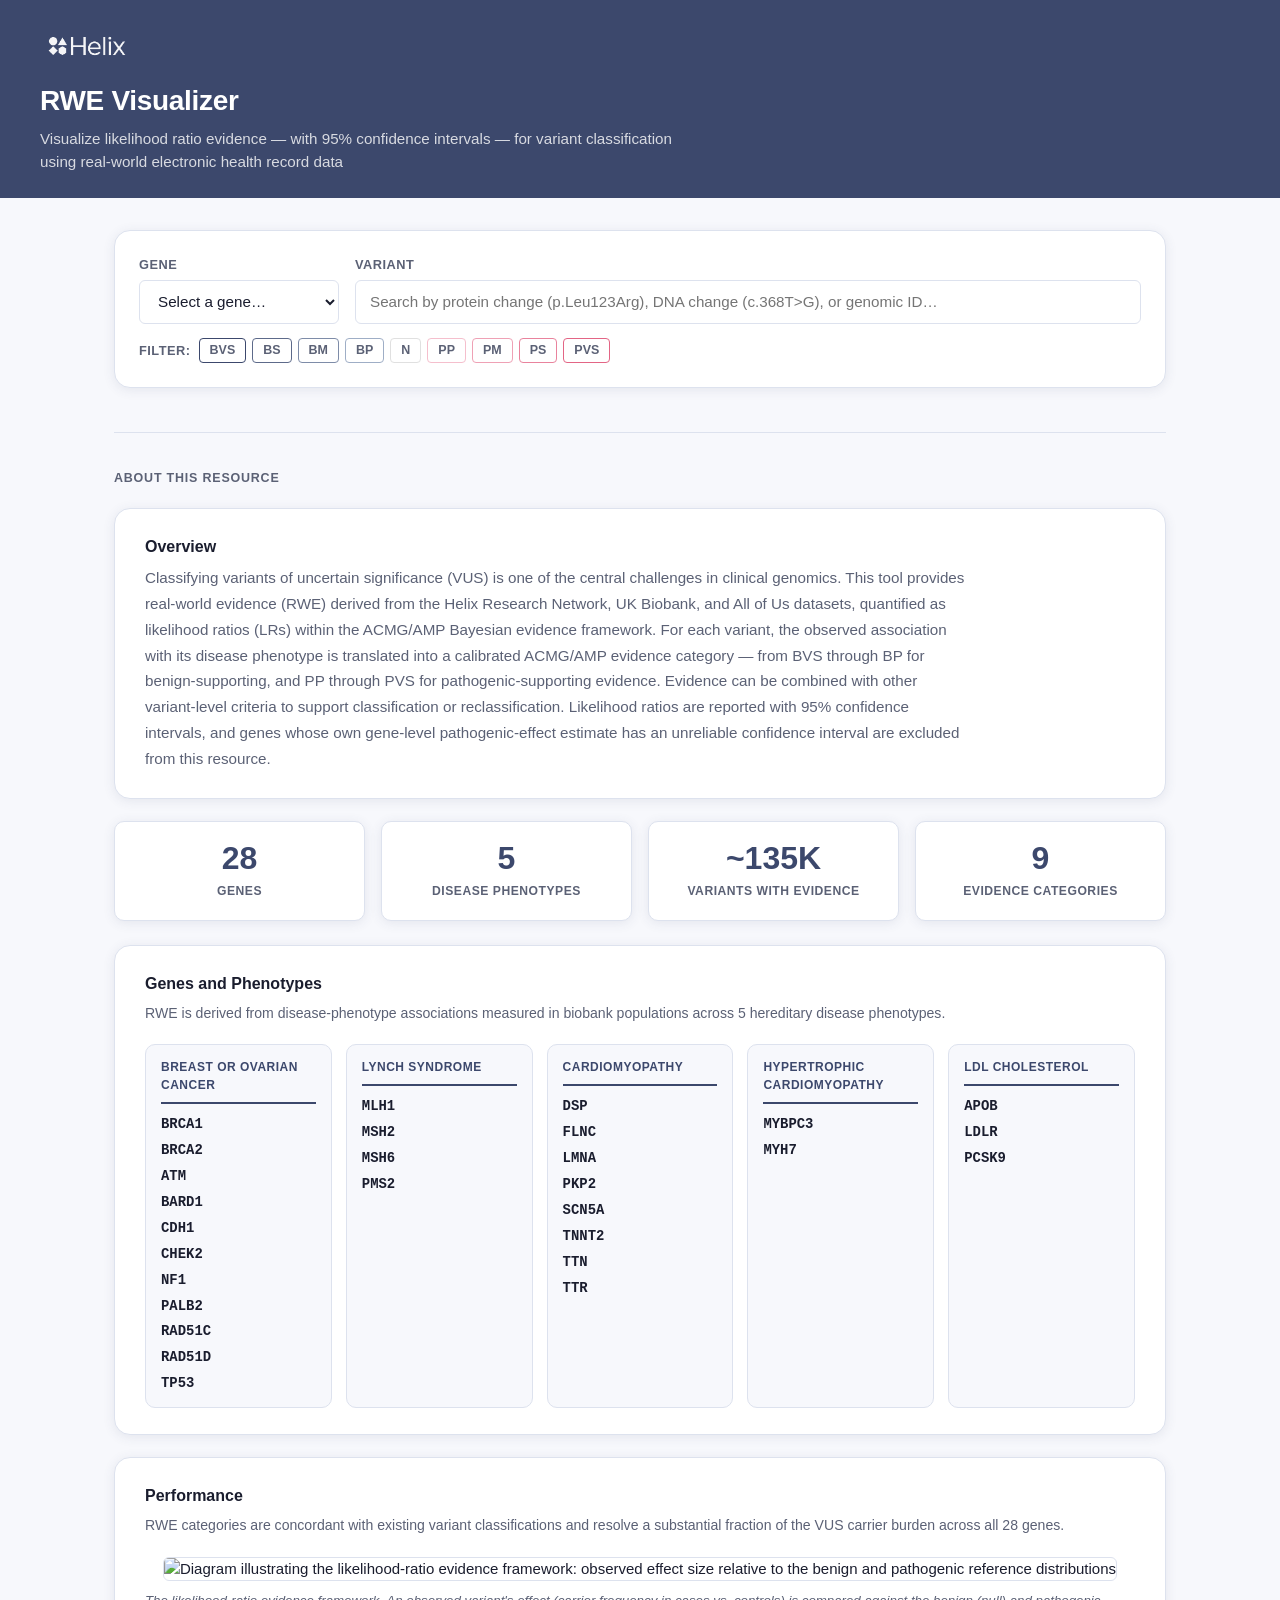
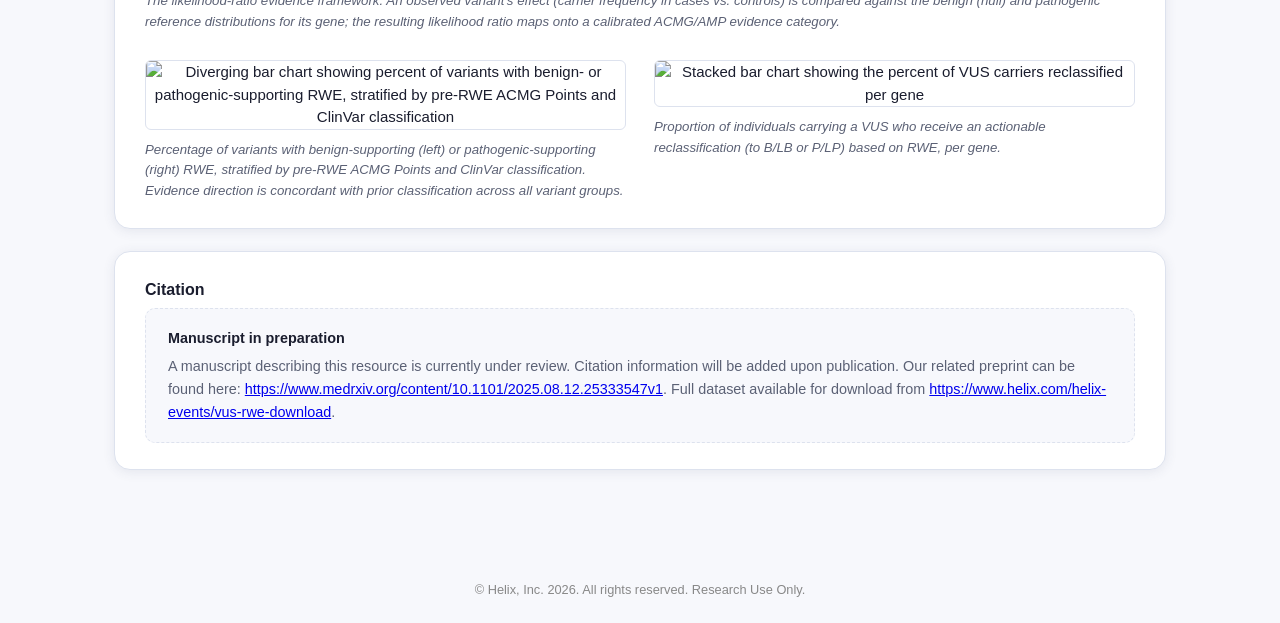
==== v3/index.html @ 6736bbba "Add /v2/ (frozen copy of current site) and /v3/ (finalized v3 build, public) /v2/ is a byte-identica" ====
<!DOCTYPE html>
<html lang="en">
<head>
  <meta charset="UTF-8">
  <meta name="viewport" content="width=device-width, initial-scale=1.0">
  <title>RWE Visualizer</title>
  <link rel="stylesheet" href="style.css">
  <script src="plotly.min.js" charset="utf-8"></script>
  <!-- Internal build: full-data config, loads app_v3.js. The public build
       (deployed separately) is mechanically derived from this file with
       showFullData flipped to false -- see strip_v3_public_fields.py /
       the deploy build step. -->
  <script>window.APP_CONFIG = { showFullData: false };</script>
  <style>
    /* ---- About section styles ---- */

    .about-divider {
      border: none;
      border-top: 1px solid var(--color-border);
      margin: 44px 0 36px;
    }
    .about-heading {
      font-size: 0.78rem;
      font-weight: 700;
      text-transform: uppercase;
      letter-spacing: 0.8px;
      color: var(--color-text-muted);
      margin-bottom: 20px;
    }

    /* ---- Stats row ---- */
    .stats-row {
      display: grid;
      grid-template-columns: repeat(4, 1fr);
      gap: 16px;
      margin-bottom: 24px;
    }
    .stat-card {
      background: var(--color-surface);
      border: 1px solid var(--color-border);
      border-radius: var(--radius-md);
      box-shadow: var(--shadow);
      padding: 20px 16px;
      text-align: center;
    }
    .stat-number {
      font-size: 2rem;
      font-weight: 800;
      color: var(--color-primary);
      line-height: 1;
      margin-bottom: 8px;
    }
    .stat-label {
      font-size: 0.76rem;
      font-weight: 600;
      text-transform: uppercase;
      letter-spacing: 0.5px;
      color: var(--color-text-muted);
    }

    /* ---- Shared card ---- */
    .about-card {
      background: var(--color-surface);
      border: 1px solid var(--color-border);
      border-radius: var(--radius-lg);
      box-shadow: var(--shadow);
      padding: 26px 30px;
      margin-bottom: 22px;
    }
    .about-card h3 {
      font-size: 1rem;
      font-weight: 700;
      color: var(--color-text);
      margin-bottom: 6px;
    }
    .about-card .card-desc {
      font-size: 0.88rem;
      color: var(--color-text-muted);
      line-height: 1.6;
      margin-bottom: 20px;
    }

    /* ---- Description ---- */
    .description-text {
      font-size: 0.95rem;
      color: var(--color-text-muted);
      line-height: 1.7;
      max-width: 820px;
    }

    /* ---- Gene / phenotype grid ---- */
    .phenotype-grid {
      display: grid;
      grid-template-columns: repeat(5, 1fr);
      gap: 14px;
    }
    .phenotype-col {
      background: var(--color-bg);
      border: 1px solid var(--color-border);
      border-radius: var(--radius-md);
      padding: 13px 15px;
    }
    .phenotype-name {
      font-size: 0.75rem;
      font-weight: 700;
      text-transform: uppercase;
      letter-spacing: 0.5px;
      color: var(--color-primary);
      padding-bottom: 8px;
      margin-bottom: 10px;
      border-bottom: 2px solid var(--color-primary);
    }
    .gene-list {
      list-style: none;
      display: flex;
      flex-direction: column;
      gap: 5px;
    }
    .gene-list li {
      font-size: 0.87rem;
      font-weight: 600;
      font-family: "SFMono-Regular", Consolas, "Liberation Mono", Menlo, monospace;
      color: var(--color-text);
    }

    /* ---- Figures ---- */
    .figures-row {
      display: grid;
      grid-template-columns: 1fr 1fr;
      gap: 28px;
      align-items: start;
    }
    .figure-wrap { text-align: center; }
    .figure-wrap img {
      max-width: 100%;
      height: auto;
      border-radius: var(--radius-sm);
      border: 1px solid var(--color-border);
    }
    .figure-caption {
      margin-top: 10px;
      font-size: 0.83rem;
      color: var(--color-text-muted);
      line-height: 1.55;
      font-style: italic;
      text-align: left;
    }
    .figure-wrap.figure-wide { grid-column: 1 / -1; }

    /* ---- Citation placeholder ---- */
    .citation-box {
      background: var(--color-bg);
      border: 1.5px dashed var(--color-border);
      border-radius: var(--radius-md);
      padding: 18px 22px;
      font-size: 0.9rem;
      color: var(--color-text-muted);
      line-height: 1.6;
    }
    .citation-box strong {
      font-style: normal;
      color: var(--color-text);
      display: block;
      margin-bottom: 5px;
    }

    /* ---- Responsive ---- */
    @media (max-width: 960px) {
      .phenotype-grid { grid-template-columns: repeat(3, 1fr); }
      .figures-row { grid-template-columns: 1fr; }
    }
    @media (max-width: 680px) {
      .stats-row { grid-template-columns: repeat(2, 1fr); }
      .phenotype-grid { grid-template-columns: repeat(2, 1fr); }
    }
  </style>
</head>
<body>

<header>
  <img src="helix_logo_white.png" alt="Helix" style="height:36px;display:block;margin-bottom:16px;opacity:0.95">
  <h1>RWE Visualizer</h1>
  <p>Visualize likelihood ratio evidence — with 95% confidence intervals — for variant classification using real-world electronic health record data</p>
</header>

<main>

  <!-- Search -->
  <section class="search-section">
    <div class="search-row">
      <div class="gene-select-wrapper">
        <label for="gene-select">Gene</label>
        <select id="gene-select">
          <option value="">Select a gene…</option>
        </select>
      </div>
      <div class="variant-search-wrapper">
        <label for="variant-search">Variant</label>
        <input
          type="text"
          id="variant-search"
          placeholder="Search by protein change (p.Leu123Arg), DNA change (c.368T>G), or genomic ID…"
          autocomplete="off"
          spellcheck="false"
        >
      </div>
    </div>
    <div id="search-results" class="search-results hidden"></div>
  </section>

  <!-- Variant detail + plot (hidden until variant selected) -->
  <section id="variant-section" class="variant-section hidden">

    <div class="variant-info-card">
      <div class="variant-header">
        <div class="variant-title">
          <span id="disp-gene" class="gene-badge"></span>
          <span id="disp-hgvsp" class="hgvsp"></span>
        </div>
        <div class="variant-meta">
          <span id="disp-hgvsc"></span>
          <span id="disp-genomic" class="genomic-id"></span>
          <span id="disp-consequence"></span>
          <span id="disp-transcript" class="transcript-id"></span>
        </div>
      </div>
      <div class="variant-classifications">
        <div class="class-item">
          <span class="class-label">RWE Classification</span>
          <span id="disp-rwe" class="class-badge"></span>
        </div>
        <div class="class-item">
          <span class="class-label">Likelihood Ratio</span>
          <span id="disp-lr" class="class-badge"></span>
        </div>
        <!-- Full-data fields: hidden on public page, visible on internal page -->
        <div class="class-item full-data-only" style="display:none">
          <span class="class-label">ClinVar</span>
          <span id="disp-cv" class="class-badge"></span>
        </div>
        <div class="class-item full-data-only" style="display:none">
          <span class="class-label">ACMG Points pre RWE</span>
          <span id="disp-ap" class="class-badge"></span>
        </div>
        <div class="class-item full-data-only" style="display:none">
          <span class="class-label">Starting Category</span>
          <span id="disp-ec" class="class-badge"></span>
        </div>
        <div class="class-item full-data-only" style="display:none">
          <span class="class-label">New Category</span>
          <span id="disp-nc" class="class-badge"></span>
        </div>
      </div>
    </div>

    <!-- Quantitative gene notice -->
    <div id="quant-notice" class="quant-notice hidden">
      <p><strong>Quantitative trait gene</strong> — This gene uses a continuous phenotype (LDL Cholesterol).
      The LR framework visualization for quantitative traits is coming soon.</p>
    </div>

    <!-- Plot -->
    <div id="plot-container"></div>

    <!-- Downgrade note (shown for sample-size-limited variants) -->
    <div id="downgrade-note" class="downgrade-note hidden"></div>

  </section>

  <!-- ============================================================
       About this resource
       ============================================================ -->

  <hr class="about-divider">
  <p class="about-heading">About this resource</p>

  <!-- Description -->
  <div class="about-card">
    <h3>Overview</h3>
    <p class="description-text">
      Classifying variants of uncertain significance (VUS) is one of the central challenges in clinical genomics.
      This tool provides real-world evidence (RWE) derived from the Helix Research Network, UK Biobank, and All of Us datasets, quantified as
      likelihood ratios (LRs) within the ACMG/AMP Bayesian evidence framework. For each variant, the observed
      association with its disease phenotype is translated into a calibrated ACMG/AMP evidence category —
      from BVS through BP for benign-supporting, and PP through PVS for pathogenic-supporting evidence.
      Evidence can be combined with other variant-level criteria to support classification or reclassification.
      Likelihood ratios are reported with 95% confidence intervals, and genes whose own gene-level pathogenic-effect
      estimate has an unreliable confidence interval are excluded from this resource.
    </p>
  </div>

  <!-- Stats -->
  <div class="stats-row">
    <div class="stat-card">
      <div class="stat-number">28</div>
      <div class="stat-label">Genes</div>
    </div>
    <div class="stat-card">
      <div class="stat-number">5</div>
      <div class="stat-label">Disease Phenotypes</div>
    </div>
    <div class="stat-card">
      <div class="stat-number">~135K</div>
      <div class="stat-label">Variants with Evidence</div>
    </div>
    <div class="stat-card">
      <div class="stat-number">9</div>
      <div class="stat-label">Evidence Categories</div>
    </div>
  </div>

  <!-- Genes & Phenotypes -->
  <div class="about-card">
    <h3>Genes and Phenotypes</h3>
    <p class="card-desc">
      RWE is derived from disease-phenotype associations measured in biobank populations across 5 hereditary disease phenotypes.
    </p>
    <div class="phenotype-grid">

      <div class="phenotype-col">
        <div class="phenotype-name">Breast or Ovarian Cancer</div>
        <ul class="gene-list">
          <li>BRCA1</li>
          <li>BRCA2</li>
          <li>ATM</li>
          <li>BARD1</li>
          <li>CDH1</li>
          <li>CHEK2</li>
          <li>NF1</li>
          <li>PALB2</li>
          <li>RAD51C</li>
          <li>RAD51D</li>
          <li>TP53</li>
        </ul>
      </div>

      <div class="phenotype-col">
        <div class="phenotype-name">Lynch Syndrome</div>
        <ul class="gene-list">
          <li>MLH1</li>
          <li>MSH2</li>
          <li>MSH6</li>
          <li>PMS2</li>
        </ul>
      </div>

      <div class="phenotype-col">
        <div class="phenotype-name">Cardiomyopathy</div>
        <ul class="gene-list">
          <li>DSP</li>
          <li>FLNC</li>
          <li>LMNA</li>
          <li>PKP2</li>
          <li>SCN5A</li>
          <li>TNNT2</li>
          <li>TTN</li>
          <li>TTR</li>
        </ul>
      </div>

      <div class="phenotype-col">
        <div class="phenotype-name">Hypertrophic Cardiomyopathy</div>
        <ul class="gene-list">
          <li>MYBPC3</li>
          <li>MYH7</li>
        </ul>
      </div>

      <div class="phenotype-col">
        <div class="phenotype-name">LDL Cholesterol</div>
        <ul class="gene-list">
          <li>APOB</li>
          <li>LDLR</li>
          <li>PCSK9</li>
        </ul>
      </div>

    </div>
  </div>

  <!-- Performance figures -->
  <div class="about-card">
    <h3>Performance</h3>
    <p class="card-desc">
      RWE categories are concordant with existing variant classifications and resolve a substantial fraction
      of the VUS carrier burden across all 28 genes.
    </p>
    <div class="figures-row">

      <div class="figure-wrap figure-wide">
        <img
          src="figure1b_flowchart_axis_nameless.png"
          alt="Diagram illustrating the likelihood-ratio evidence framework: observed effect size relative to the benign and pathogenic reference distributions"
        >
        <p class="figure-caption">
          The likelihood-ratio evidence framework. An observed variant's effect (carrier frequency in
          cases vs. controls) is compared against the benign (null) and pathogenic reference distributions
          for its gene; the resulting likelihood ratio maps onto a calibrated ACMG/AMP evidence category.
        </p>
      </div>

      <div class="figure-wrap">
        <img
          src="evidence_strength_diverging_v3.png"
          alt="Diverging bar chart showing percent of variants with benign- or pathogenic-supporting RWE, stratified by pre-RWE ACMG Points and ClinVar classification"
        >
        <p class="figure-caption">
          Percentage of variants with benign-supporting (left) or pathogenic-supporting (right) RWE,
          stratified by pre-RWE ACMG Points and ClinVar classification. Evidence direction is concordant with prior classification across
          all variant groups.
        </p>
      </div>

      <div class="figure-wrap">
        <img
          src="gene_reclassification_stacked_bar_v3.png"
          alt="Stacked bar chart showing the percent of VUS carriers reclassified per gene"
        >
        <p class="figure-caption">
          Proportion of individuals carrying a VUS who receive an actionable reclassification
          (to B/LB or P/LP) based on RWE, per gene.
        </p>
      </div>

    </div>
  </div>

  <!-- Citation placeholder -->
  <div class="about-card">
    <h3>Citation</h3>
    <div class="citation-box">
      <strong>Manuscript in preparation</strong>
      A manuscript describing this resource is currently under review.
      Citation information will be added upon publication. Our related preprint can be found here: <a href="https://www.medrxiv.org/content/10.1101/2025.08.12.25333547v1" target="_blank" rel="noopener">https://www.medrxiv.org/content/10.1101/2025.08.12.25333547v1</a>.
      Full dataset available for download from <a href="https://www.helix.com/helix-events/vus-rwe-download" target="_blank" rel="noopener">https://www.helix.com/helix-events/vus-rwe-download</a>.
    </div>
  </div>

</main>

<footer style="text-align:center;padding:24px;font-size:0.8rem;color:#888">
  &copy; Helix, Inc. 2026. All rights reserved. Research Use Only.
</footer>

<script src="app.js"></script>
</body>
</html>
---- v3/style.css ----
/* ============================================================
   VUS Evidence Visualizer — Stylesheet
   ============================================================ */

:root {
  --color-bg:        #f7f8fc;
  --color-surface:   #ffffff;
  --color-border:    #dde2ee;
  --color-text:      #1a1d2e;
  --color-text-muted:#5b6175;
  --color-primary:   #3c486c;
  --color-accent:    #e36585;

  /* Evidence category palette */
  --c-bvs: #3c486c;
  --c-bs:  #5d6a8a;
  --c-bm:  #7e8ca8;
  --c-bp:  #9faec6;
  --c-neu: #e0e0e0;
  --c-pp:  #f5bfcd;
  --c-pm:  #efa1b5;
  --c-ps:  #e9839d;
  --c-pvs: #e36585;

  --radius-sm: 6px;
  --radius-md: 10px;
  --radius-lg: 16px;
  --shadow:    0 2px 12px rgba(60,72,108,0.10);
}

*, *::before, *::after { box-sizing: border-box; margin: 0; padding: 0; }

body {
  font-family: -apple-system, BlinkMacSystemFont, "Segoe UI", Roboto, "Helvetica Neue", Arial, sans-serif;
  background: var(--color-bg);
  color: var(--color-text);
  font-size: 15px;
  line-height: 1.5;
}

/* ---- Header ---- */
header {
  background: var(--color-primary);
  color: #fff;
  padding: 28px 40px 24px;
}
header h1 {
  font-size: 1.75rem;
  font-weight: 700;
  letter-spacing: -0.3px;
}
header p {
  margin-top: 6px;
  font-size: 0.95rem;
  opacity: 0.8;
  max-width: 640px;
}

/* ---- Main layout ---- */
main {
  max-width: 1100px;
  margin: 0 auto;
  padding: 32px 24px 64px;
}

/* ---- Search section ---- */
.search-section {
  background: var(--color-surface);
  border: 1px solid var(--color-border);
  border-radius: var(--radius-lg);
  box-shadow: var(--shadow);
  padding: 24px;
  margin-bottom: 28px;
}

.search-row {
  display: flex;
  gap: 16px;
  align-items: flex-end;
}

.gene-select-wrapper,
.variant-search-wrapper {
  display: flex;
  flex-direction: column;
  gap: 6px;
}

.gene-select-wrapper { flex: 0 0 200px; }
.variant-search-wrapper { flex: 1; }

label {
  font-size: 0.8rem;
  font-weight: 600;
  text-transform: uppercase;
  letter-spacing: 0.5px;
  color: var(--color-text-muted);
}

select, input[type="text"] {
  height: 44px;
  padding: 0 14px;
  border: 1.5px solid var(--color-border);
  border-radius: var(--radius-sm);
  font-size: 0.95rem;
  color: var(--color-text);
  background: var(--color-surface);
  width: 100%;
  outline: none;
  transition: border-color 0.15s;
}
select:focus, input[type="text"]:focus {
  border-color: var(--color-primary);
}

.search-results {
  margin-top: 8px;
  border: 1.5px solid var(--color-border);
  border-radius: var(--radius-sm);
  max-height: 280px;
  overflow-y: auto;
  background: var(--color-surface);
  box-shadow: 0 4px 16px rgba(0,0,0,0.08);
}
.search-results.hidden { display: none; }

.result-item {
  padding: 10px 16px;
  cursor: pointer;
  display: flex;
  align-items: center;
  gap: 12px;
  border-bottom: 1px solid var(--color-border);
  transition: background 0.1s;
}
.result-item:last-child { border-bottom: none; }
.result-item:hover { background: #f0f3fa; }

.result-gene { font-weight: 700; color: var(--color-primary); min-width: 60px; }
.result-hgvsp { font-size: 0.92rem; color: var(--color-text); flex: 1; }
.result-hgvsc { font-size: 0.85rem; color: var(--color-text-muted); flex: 1; }
.result-badge {
  font-size: 0.75rem;
  font-weight: 700;
  padding: 2px 8px;
  border-radius: 4px;
  color: #fff;
  min-width: 36px;
  text-align: center;
}

.result-more {
  padding: 10px 16px;
  font-size: 0.85rem;
  color: var(--color-text-muted);
  text-align: center;
  font-style: italic;
}

/* ---- Loading spinner ---- */
.loading-msg {
  padding: 12px 16px;
  font-size: 0.9rem;
  color: var(--color-text-muted);
  text-align: center;
}

/* ---- Variant info card ---- */
.variant-section { margin-top: 0; }
.variant-section.hidden { display: none; }

.variant-info-card {
  background: var(--color-surface);
  border: 1px solid var(--color-border);
  border-radius: var(--radius-lg);
  box-shadow: var(--shadow);
  padding: 22px 28px;
  margin-bottom: 20px;
}

.variant-header {
  margin-bottom: 16px;
  border-bottom: 1px solid var(--color-border);
  padding-bottom: 14px;
}
.variant-title {
  display: flex;
  align-items: center;
  gap: 12px;
  flex-wrap: wrap;
  margin-bottom: 6px;
}
.gene-badge {
  background: var(--color-primary);
  color: #fff;
  font-weight: 700;
  padding: 3px 12px;
  border-radius: 6px;
  font-size: 0.95rem;
}
.hgvsp {
  font-size: 1.15rem;
  font-weight: 600;
  font-family: "SFMono-Regular", Consolas, "Liberation Mono", Menlo, monospace;
}
.variant-meta {
  font-size: 0.88rem;
  color: var(--color-text-muted);
  font-family: "SFMono-Regular", Consolas, monospace;
  display: flex;
  gap: 16px;
  flex-wrap: wrap;
}
.genomic-id {
  color: var(--color-text-muted);
  opacity: 0.75;
}

.variant-classifications {
  display: flex;
  gap: 24px;
  flex-wrap: wrap;
  align-items: center;
}
.class-item {
  display: flex;
  flex-direction: column;
  gap: 4px;
}
.class-label {
  font-size: 0.75rem;
  font-weight: 600;
  text-transform: uppercase;
  letter-spacing: 0.5px;
  color: var(--color-text-muted);
}
.class-badge {
  font-size: 0.9rem;
  font-weight: 700;
  padding: 3px 12px;
  border-radius: 6px;
  color: #fff;
  display: inline-block;
  min-width: 40px;
  text-align: center;
}
.class-value {
  font-size: 0.95rem;
  font-weight: 600;
  color: var(--color-text);
}

/* ---- Evidence badge colors ---- */
.badge-BVS { background: var(--c-bvs); }
.badge-BS  { background: var(--c-bs); }
.badge-BM  { background: var(--c-bm); }
.badge-BP  { background: var(--c-bp); color: var(--color-text) !important; }
.badge-neutral { background: var(--c-neu); color: var(--color-text) !important; }
.badge-V   { background: var(--c-neu); color: var(--color-text) !important; }
.badge-PP  { background: var(--c-pp); color: var(--color-text) !important; }
.badge-PM  { background: var(--c-pm); color: var(--color-text) !important; }
.badge-PS  { background: var(--c-ps); }
.badge-PVS { background: var(--c-pvs); }
.badge-B   { background: var(--c-bm); }
.badge-P   { background: var(--c-ps); }

/* ---- Plot container ---- */
#plot-container {
  background: var(--color-surface);
  border: 1px solid var(--color-border);
  border-radius: var(--radius-lg);
  box-shadow: var(--shadow);
  padding: 0;
  min-height: 540px;
}

/* ---- Evidence legend ---- */
.evidence-legend {
  padding: 14px 24px 16px;
  border-top: 1px solid var(--color-border);
  margin-top: 4px;
}
.evidence-legend h4 {
  font-size: 0.78rem;
  font-weight: 600;
  text-transform: uppercase;
  letter-spacing: 0.5px;
  color: var(--color-text-muted);
  margin-bottom: 10px;
}
.legend-items {
  display: flex;
  gap: 6px;
  flex-wrap: wrap;
  align-items: center;
}
.legend-item {
  display: flex;
  align-items: center;
  gap: 5px;
  font-size: 0.82rem;
  font-weight: 600;
}
.legend-swatch {
  width: 18px;
  height: 18px;
  border-radius: 3px;
  flex-shrink: 0;
  border: 1px solid rgba(0,0,0,0.08);
}
.legend-sep {
  color: var(--color-border);
  font-size: 1.1rem;
  margin: 0 2px;
}

/* ---- Quantitative notice ---- */
.quant-notice {
  background: #fff8e1;
  border: 1px solid #ffe082;
  border-radius: var(--radius-md);
  padding: 18px 22px;
  font-size: 0.93rem;
  color: #5a4500;
  margin-top: 20px;
}
.quant-notice.hidden { display: none; }

/* ---- Downgrade note ---- */
.downgrade-note {
  margin-top: 10px;
  font-size: 0.82rem;
  color: var(--color-text-muted);
  font-style: italic;
  padding: 0 24px 12px;
}
.downgrade-note.hidden { display: none; }

/* ---- Category filter ---- */
.filter-row {
  margin-top: 14px;
  display: flex;
  align-items: center;
  gap: 6px;
  flex-wrap: wrap;
}
.filter-label {
  font-size: 0.8rem;
  font-weight: 600;
  text-transform: uppercase;
  letter-spacing: 0.5px;
  color: var(--color-text-muted);
  margin-right: 2px;
}
.filter-btn {
  font-size: 0.78rem;
  font-weight: 700;
  padding: 3px 10px;
  border-radius: 4px;
  border: 1.5px solid var(--btn-color, #ccc);
  background: transparent;
  color: var(--color-text-muted);
  cursor: pointer;
  transition: background 0.12s, color 0.12s;
  line-height: 1.4;
}
.filter-btn:hover,
.filter-btn.active {
  background: var(--btn-color, #ccc);
  color: #fff;
}
/* Light-background categories need dark text when active */
.filter-btn[data-cat="BP"].active,
.filter-btn[data-cat="neutral"].active,
.filter-btn[data-cat="PP"].active,
.filter-btn[data-cat="PM"].active,
.filter-btn[data-cat="BP"]:hover,
.filter-btn[data-cat="neutral"]:hover,
.filter-btn[data-cat="PP"]:hover,
.filter-btn[data-cat="PM"]:hover { color: var(--color-text); }

/* ---- Responsive ---- */
@media (max-width: 680px) {
  header { padding: 20px 18px 18px; }
  main { padding: 18px 12px 40px; }
  .search-row { flex-direction: column; }
  .gene-select-wrapper { flex: unset; width: 100%; }
  .variant-classifications { gap: 16px; }
}
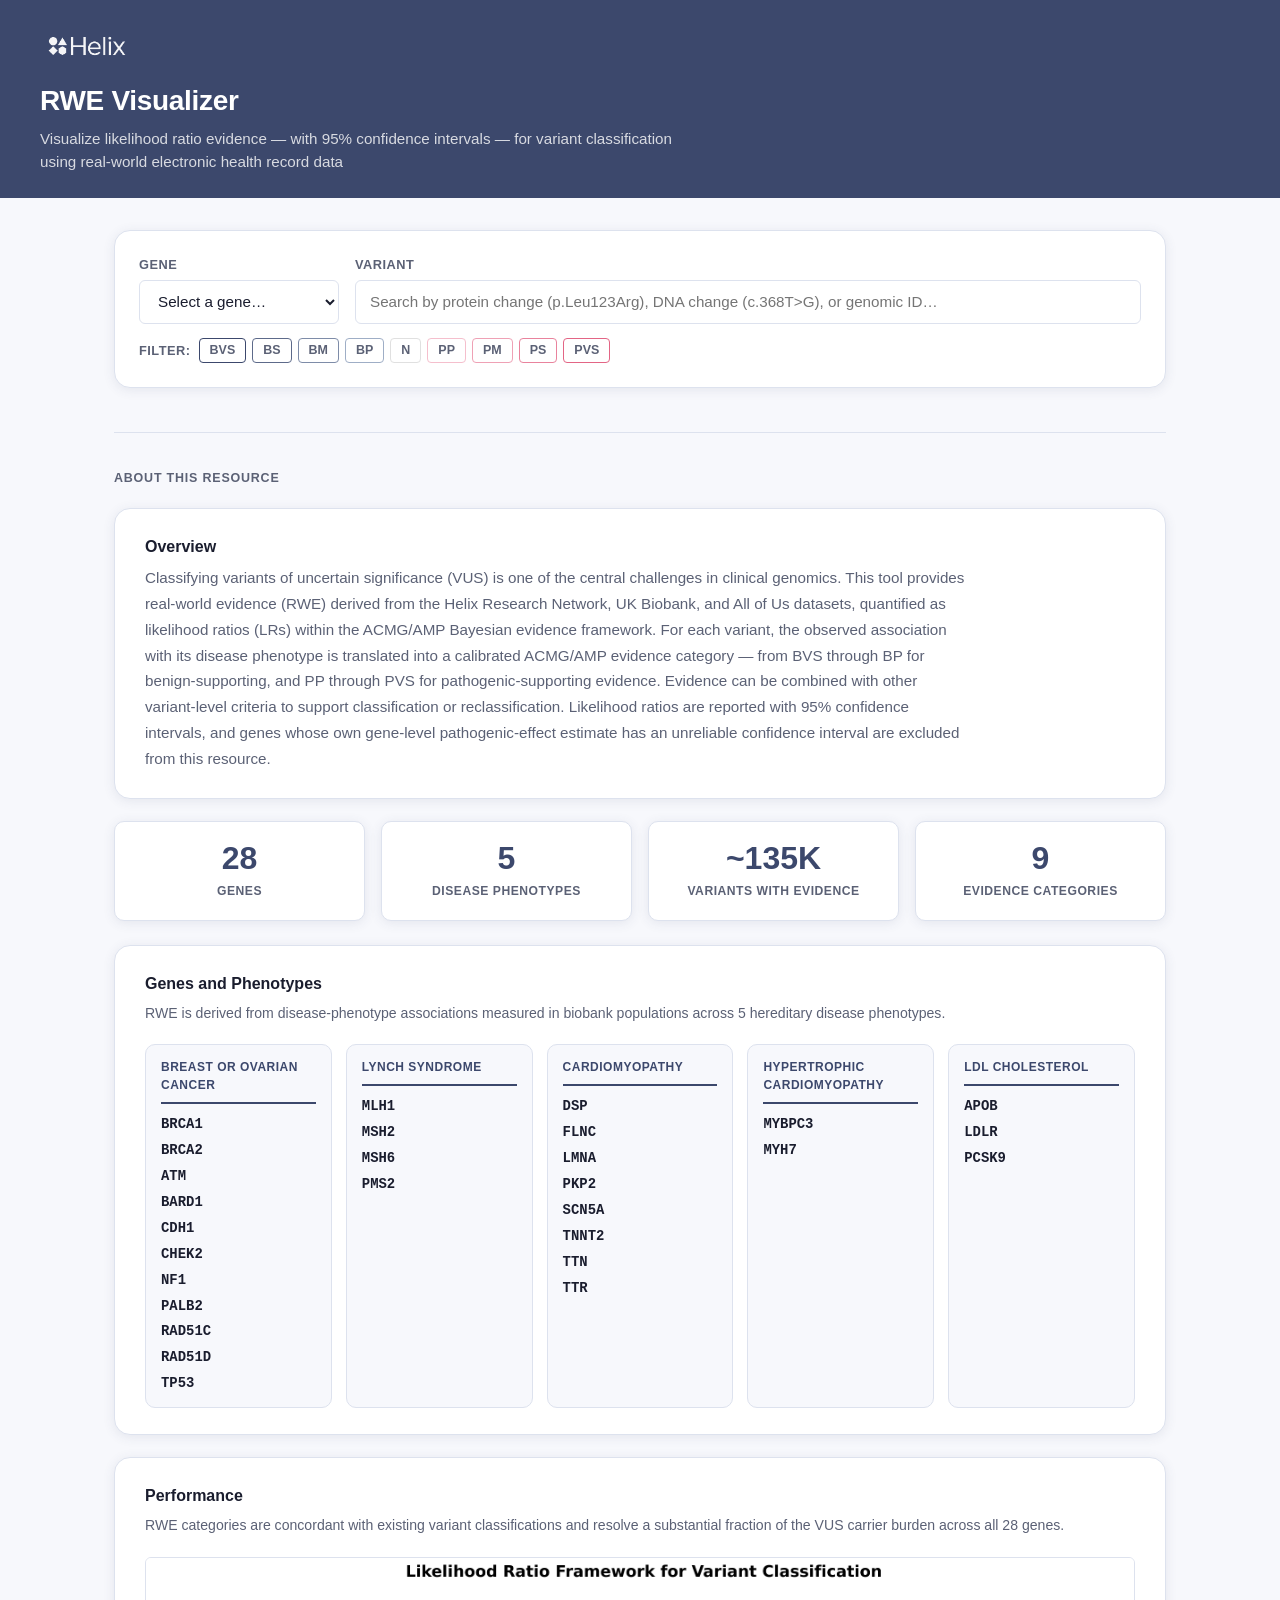
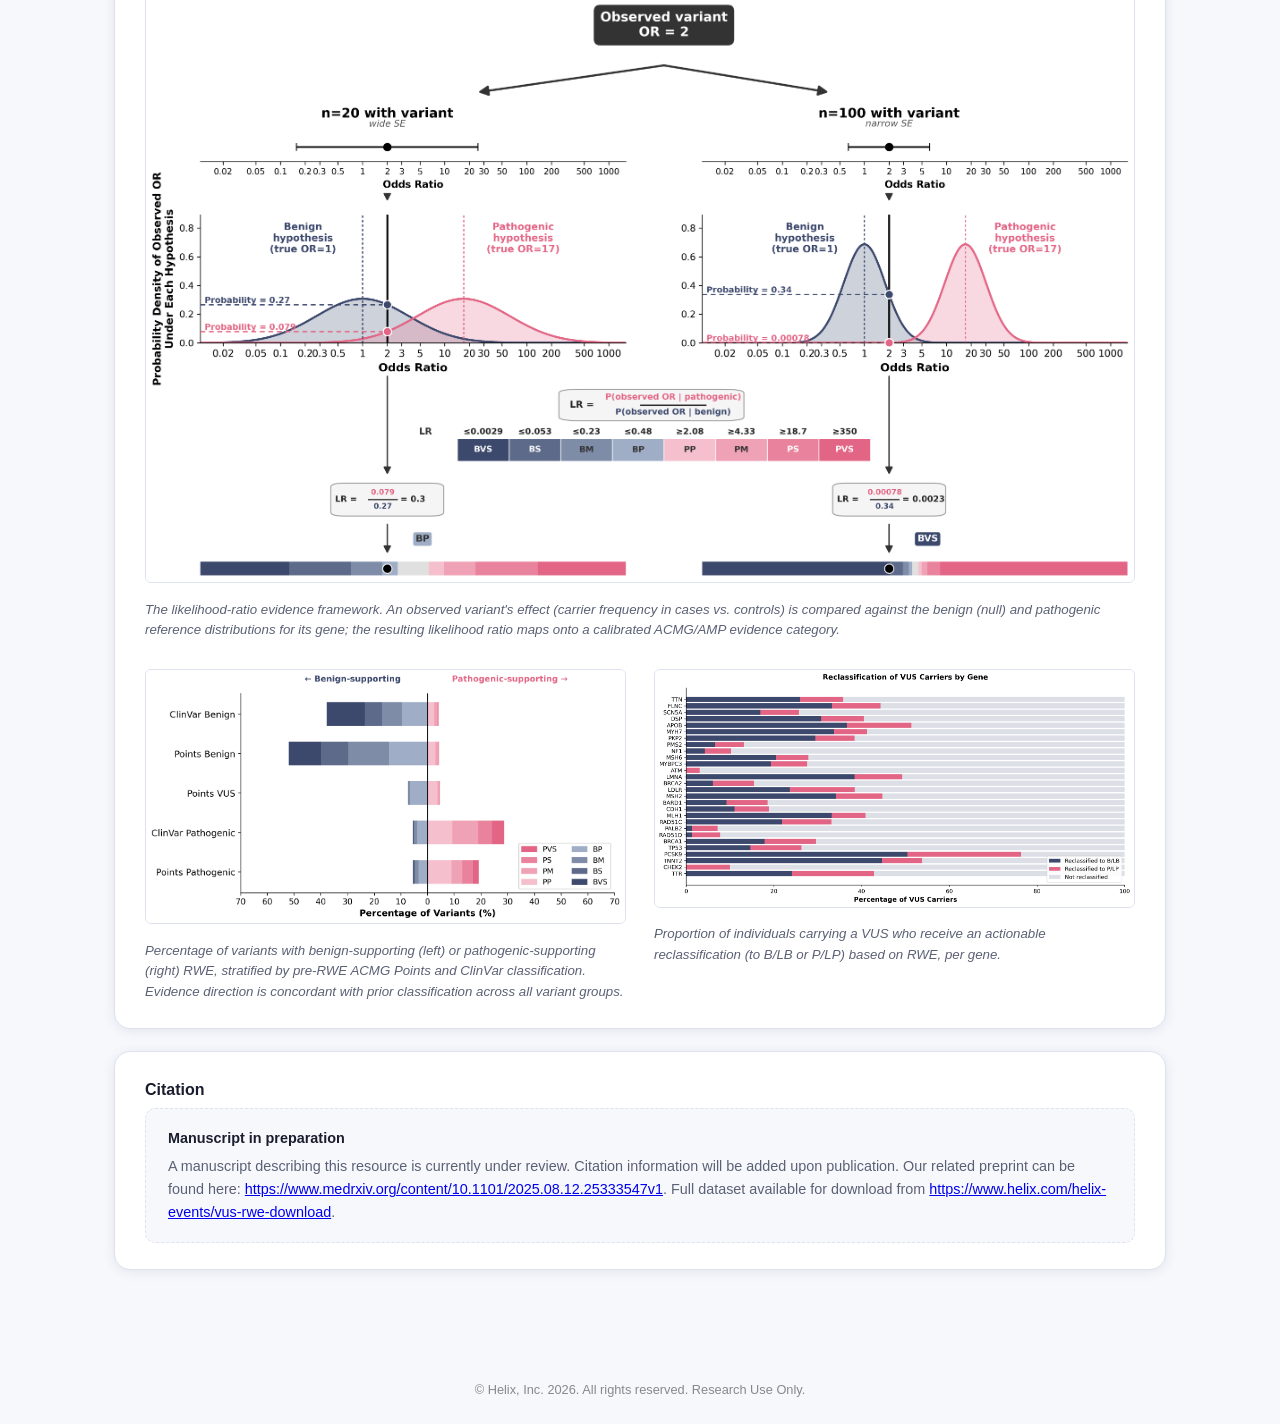
==== commit 6a46ef14: "v3: fix display-anchor cascade to target real hybrid LR, fix color-strip underflow, sync gene_params" ====
--- a/v3/index.html
+++ b/v3/index.html
@@ -6,10 +6,8 @@
   <title>RWE Visualizer</title>
   <link rel="stylesheet" href="style.css">
   <script src="plotly.min.js" charset="utf-8"></script>
-  <!-- Internal build: full-data config, loads app_v3.js. The public build
-       (deployed separately) is mechanically derived from this file with
-       showFullData flipped to false -- see strip_v3_public_fields.py /
-       the deploy build step. -->
+  <!-- Public build: lean data (data_v3_public), showFullData: false, loads app.js.
+       Mechanically derived from the internal build -- see strip_v3_public_fields.py. -->
   <script>window.APP_CONFIG = { showFullData: false };</script>
   <style>
     /* ---- About section styles ---- */
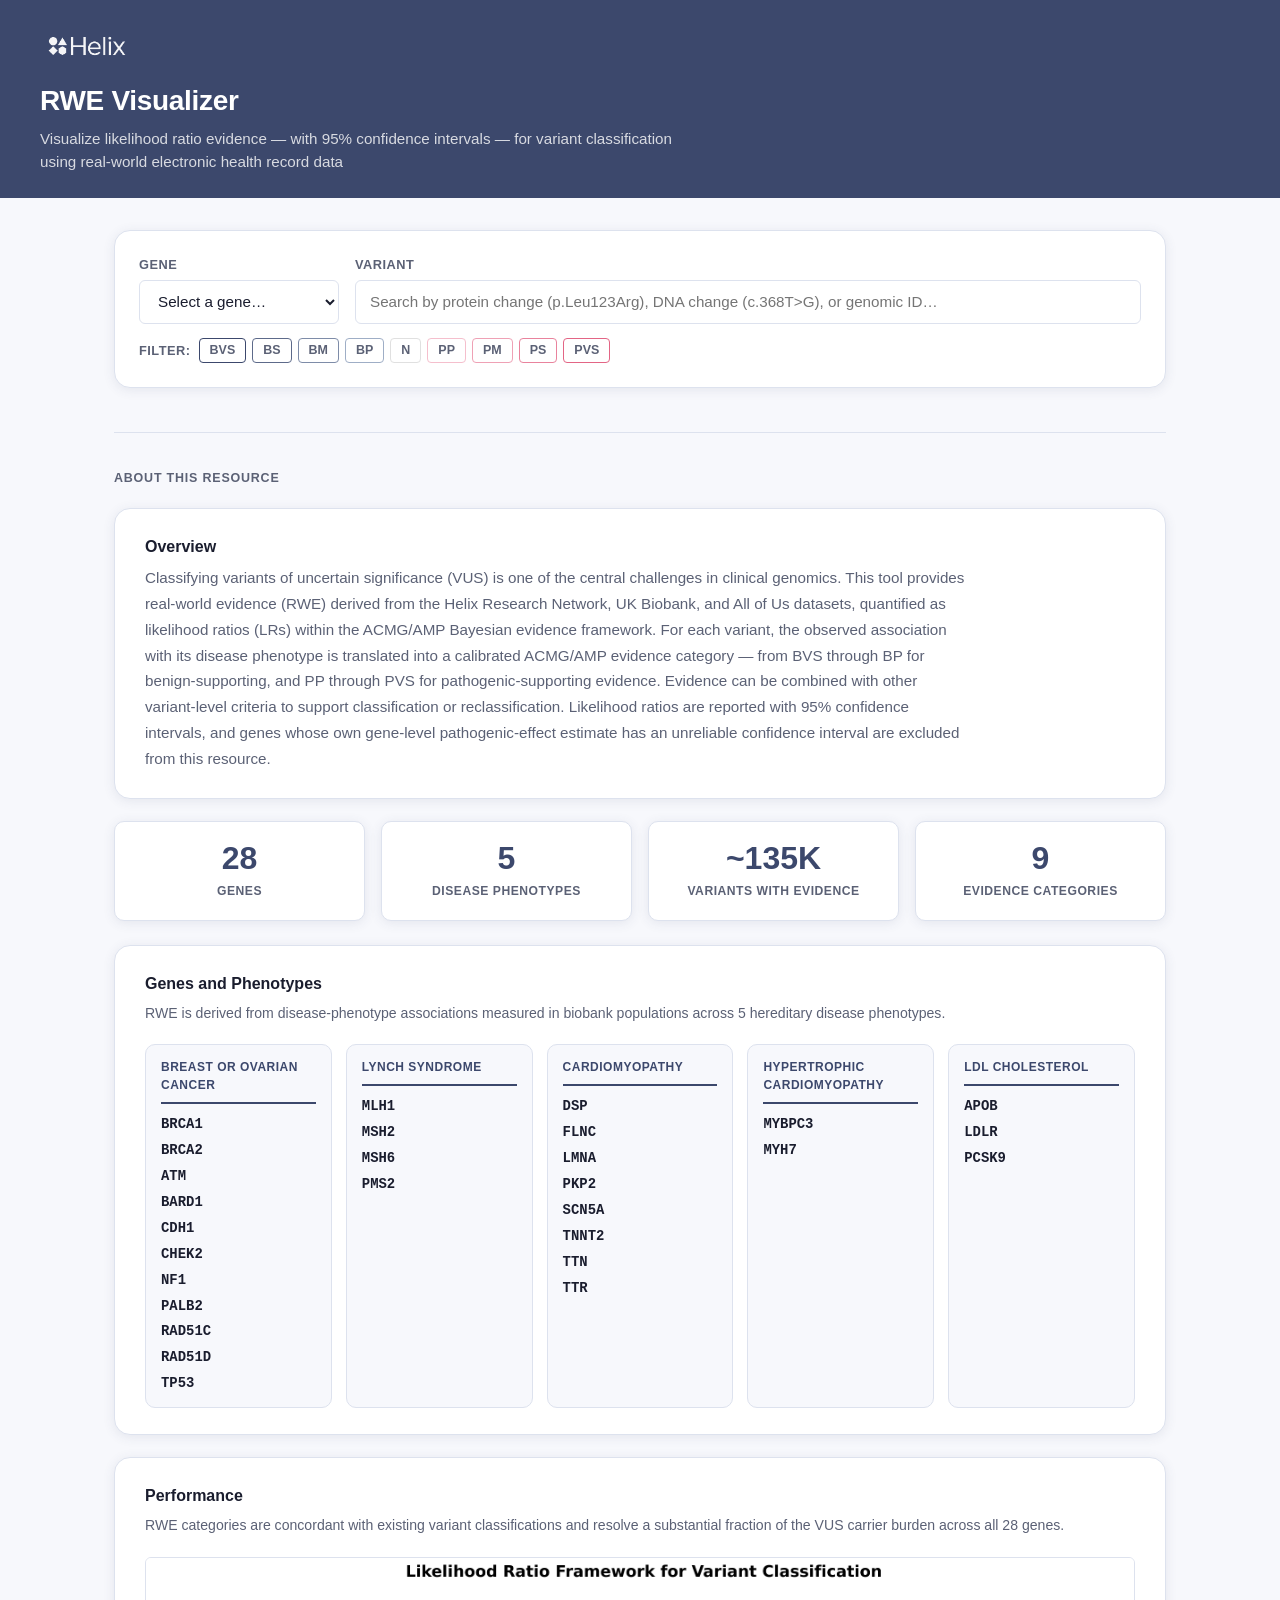
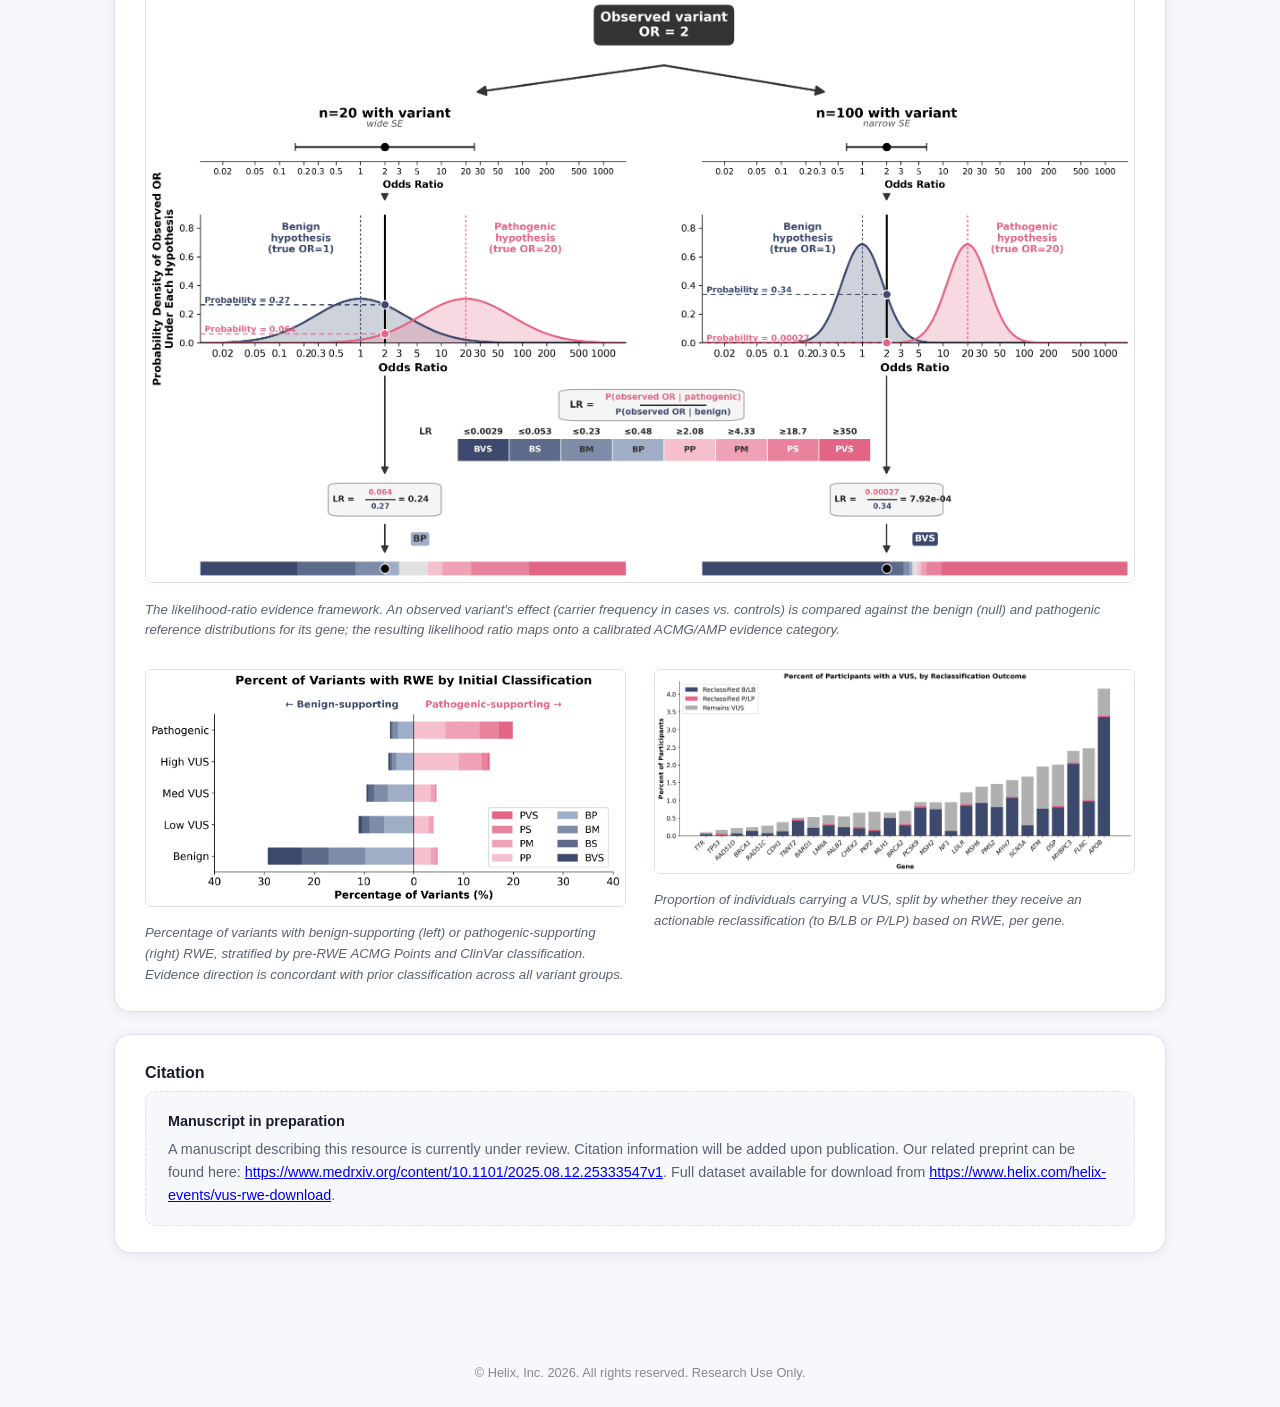
==== commit 0387895c: "v3: reword gene-reclassification figure caption Co-Authored-By: Claude Sonnet 5 <noreply@anthropic.c" ====
--- a/v3/index.html
+++ b/v3/index.html
@@ -415,8 +415,8 @@
           alt="Stacked bar chart showing the percent of VUS carriers reclassified per gene"
         >
         <p class="figure-caption">
-          Proportion of individuals carrying a VUS who receive an actionable reclassification
-          (to B/LB or P/LP) based on RWE, per gene.
+          Proportion of individuals carrying a VUS, split by whether they receive an actionable
+          reclassification (to B/LB or P/LP) based on RWE, per gene.
         </p>
       </div>
 
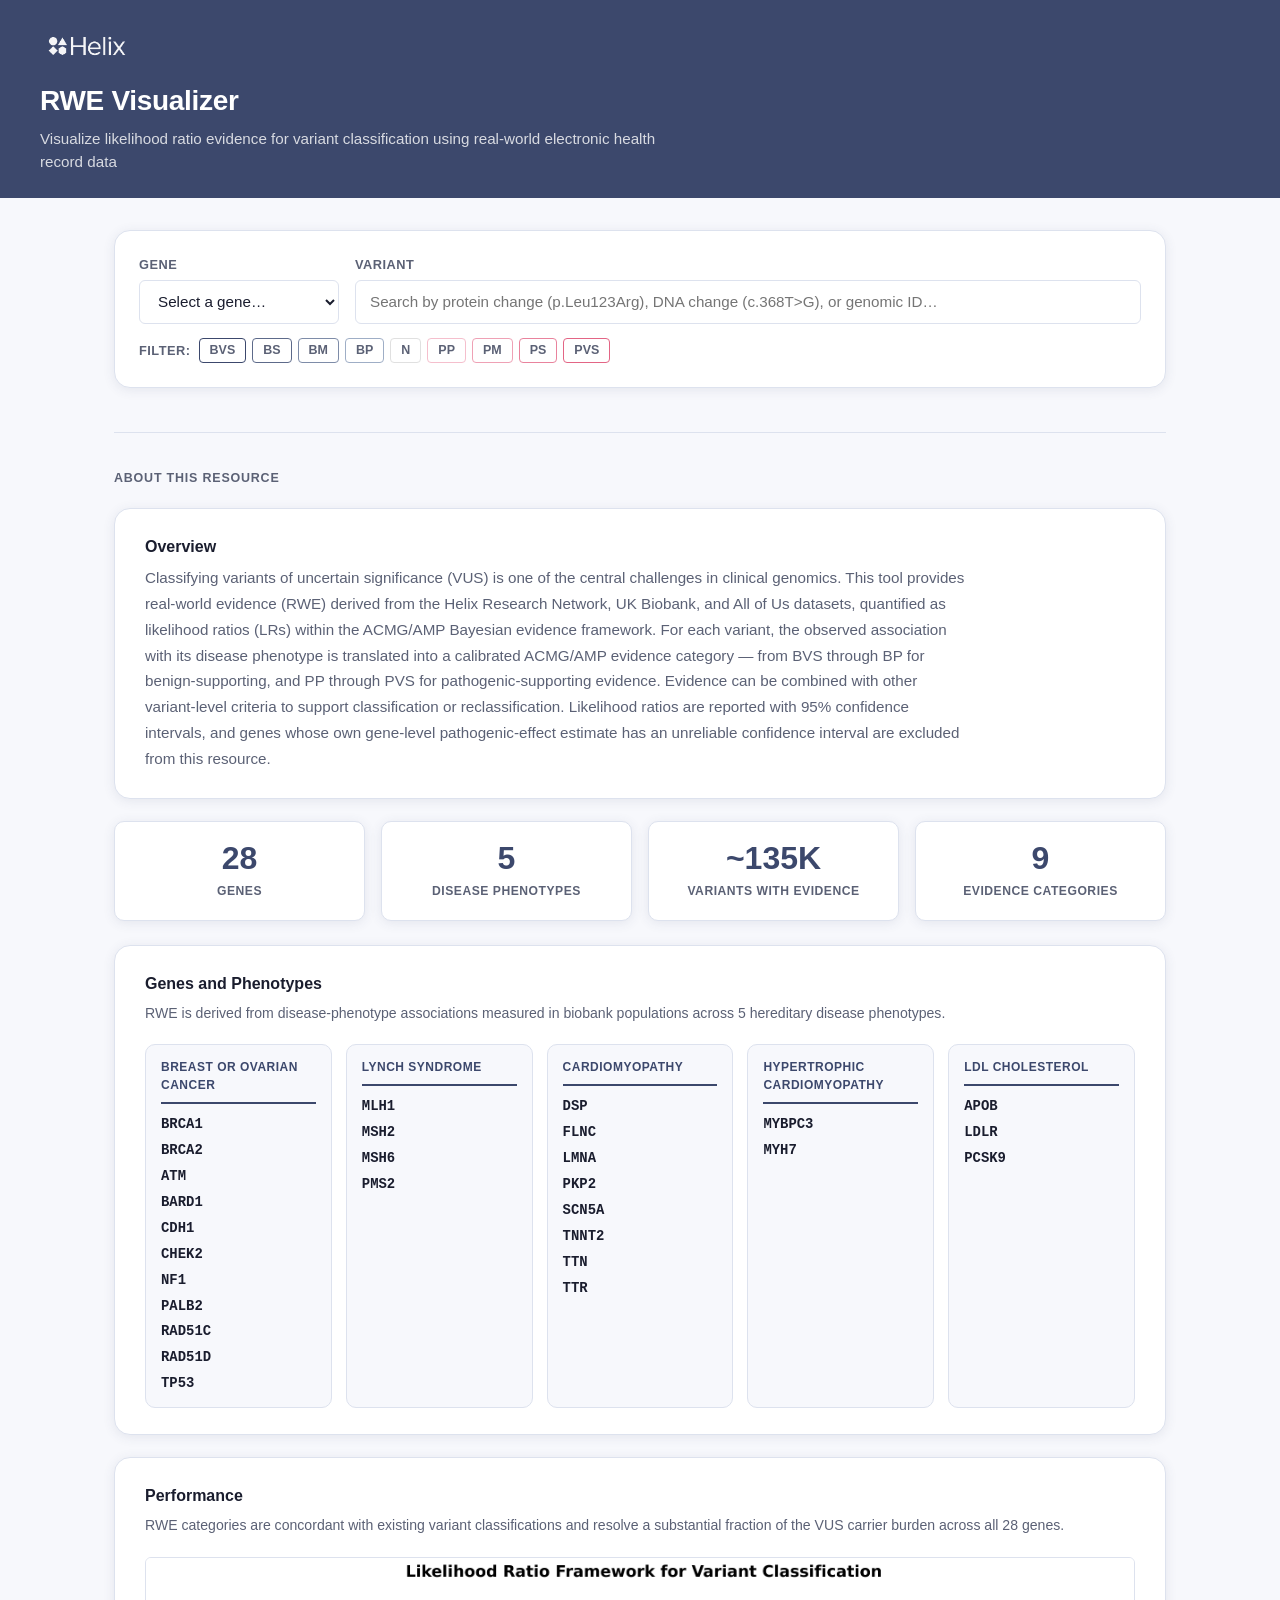
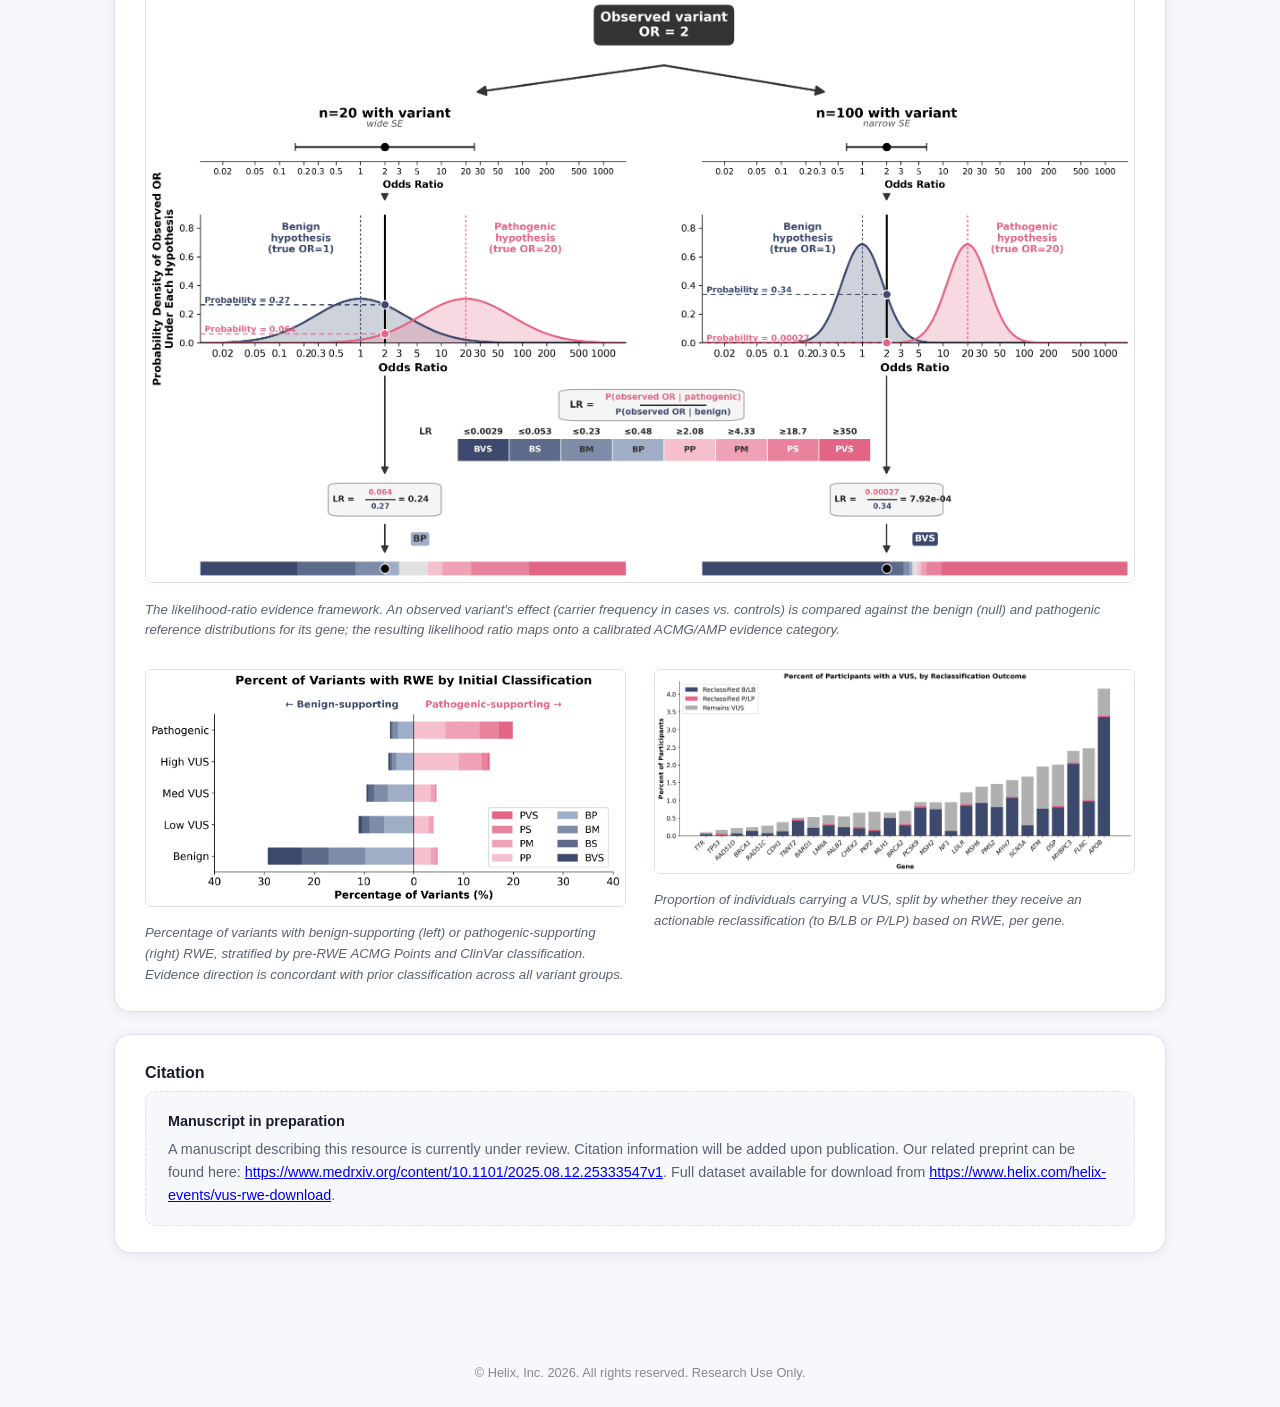
==== commit 4b395ccf: "Remove "with 95% confidence intervals" from header subtitle Co-Authored-By: Claude Sonnet 5 <noreply" ====
--- a/v3/index.html
+++ b/v3/index.html
@@ -178,7 +178,7 @@
 <header>
   <img src="helix_logo_white.png" alt="Helix" style="height:36px;display:block;margin-bottom:16px;opacity:0.95">
   <h1>RWE Visualizer</h1>
-  <p>Visualize likelihood ratio evidence — with 95% confidence intervals — for variant classification using real-world electronic health record data</p>
+  <p>Visualize likelihood ratio evidence for variant classification using real-world electronic health record data</p>
 </header>
 
 <main>
